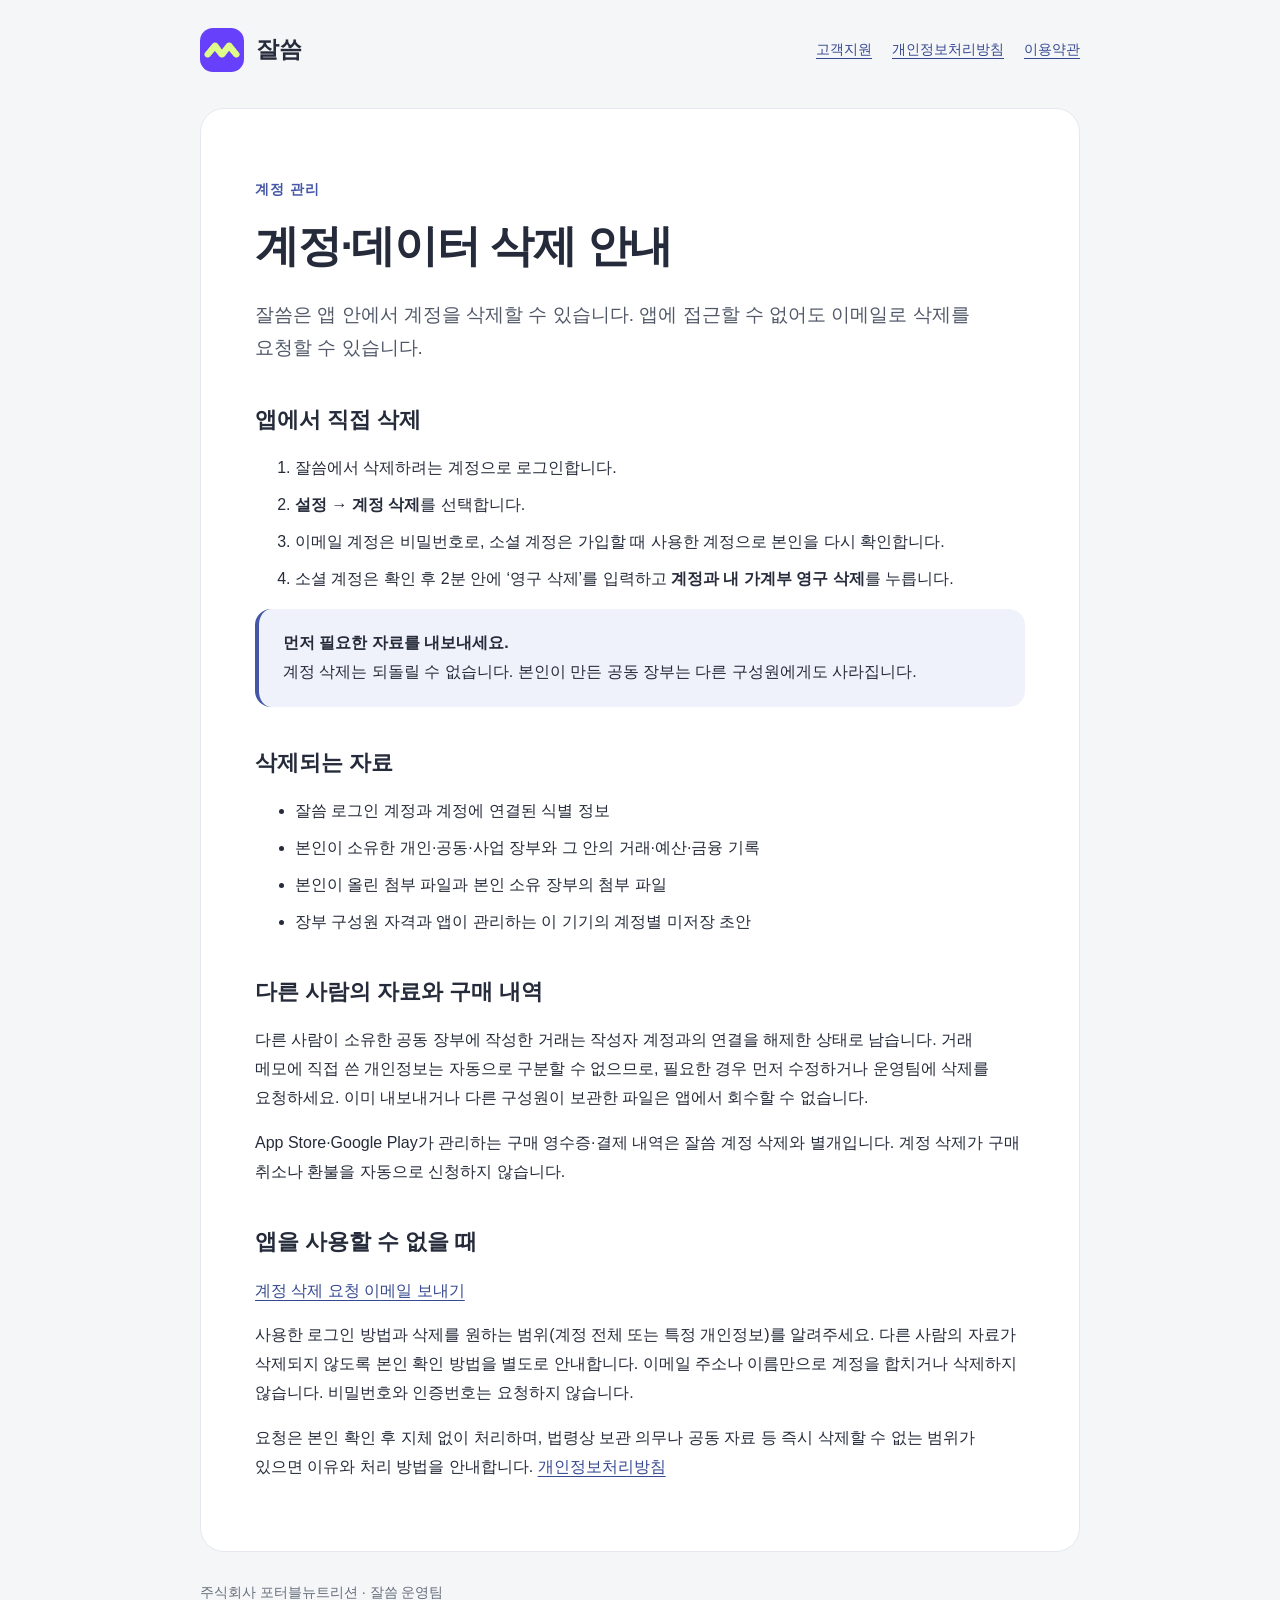
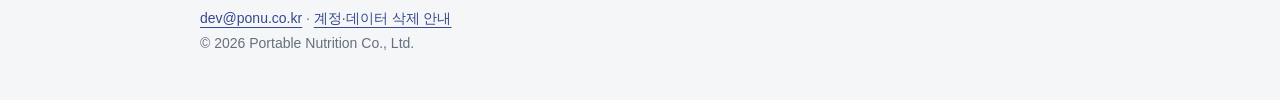
==== delete-account.html @ 950f6784 "Publish Jalsseum support and service policies" ====
<!doctype html><html lang="ko"><head><meta charset="utf-8"><meta name="viewport" content="width=device-width,initial-scale=1"><meta name="color-scheme" content="light"><meta name="referrer" content="no-referrer"><title>계정·데이터 삭제 | 잘씀</title><link rel="icon" href="brand-icon.png"><link rel="stylesheet" href="style.css"></head><body><header><a class="brand" href="./"><img src="brand-icon.png" alt="">잘씀</a><nav aria-label="안내"><a href="./">고객지원</a><a href="privacy.html">개인정보처리방침</a><a href="terms.html">이용약관</a></nav></header><main><p class="eyebrow">계정 관리</p><h1>계정·데이터 삭제 안내</h1><p class="lead">잘씀은 앱 안에서 계정을 삭제할 수 있습니다. 앱에 접근할 수 없어도 이메일로 삭제를 요청할 수 있습니다.</p><h2>앱에서 직접 삭제</h2><ol><li>잘씀에서 삭제하려는 계정으로 로그인합니다.</li><li><strong>설정 → 계정 삭제</strong>를 선택합니다.</li><li>이메일 계정은 비밀번호로, 소셜 계정은 가입할 때 사용한 계정으로 본인을 다시 확인합니다.</li><li>소셜 계정은 확인 후 2분 안에 ‘영구 삭제’를 입력하고 <strong>계정과 내 가계부 영구 삭제</strong>를 누릅니다.</li></ol><div class="note"><strong>먼저 필요한 자료를 내보내세요.</strong><br>계정 삭제는 되돌릴 수 없습니다. 본인이 만든 공동 장부는 다른 구성원에게도 사라집니다.</div><h2>삭제되는 자료</h2><ul><li>잘씀 로그인 계정과 계정에 연결된 식별 정보</li><li>본인이 소유한 개인·공동·사업 장부와 그 안의 거래·예산·금융 기록</li><li>본인이 올린 첨부 파일과 본인 소유 장부의 첨부 파일</li><li>장부 구성원 자격과 앱이 관리하는 이 기기의 계정별 미저장 초안</li></ul><h2>다른 사람의 자료와 구매 내역</h2><p>다른 사람이 소유한 공동 장부에 작성한 거래는 작성자 계정과의 연결을 해제한 상태로 남습니다. 거래 메모에 직접 쓴 개인정보는 자동으로 구분할 수 없으므로, 필요한 경우 먼저 수정하거나 운영팀에 삭제를 요청하세요. 이미 내보내거나 다른 구성원이 보관한 파일은 앱에서 회수할 수 없습니다.</p><p>App Store·Google Play가 관리하는 구매 영수증·결제 내역은 잘씀 계정 삭제와 별개입니다. 계정 삭제가 구매 취소나 환불을 자동으로 신청하지 않습니다.</p><h2>앱을 사용할 수 없을 때</h2><p><a href="mailto:dev@ponu.co.kr?subject=%5B%EC%9E%98%EC%94%80%5D%20%EA%B3%84%EC%A0%95%20%EC%82%AD%EC%A0%9C%20%EC%9A%94%EC%B2%AD">계정 삭제 요청 이메일 보내기</a></p><p>사용한 로그인 방법과 삭제를 원하는 범위(계정 전체 또는 특정 개인정보)를 알려주세요. 다른 사람의 자료가 삭제되지 않도록 본인 확인 방법을 별도로 안내합니다. 이메일 주소나 이름만으로 계정을 합치거나 삭제하지 않습니다. 비밀번호와 인증번호는 요청하지 않습니다.</p><p>요청은 본인 확인 후 지체 없이 처리하며, 법령상 보관 의무나 공동 자료 등 즉시 삭제할 수 없는 범위가 있으면 이유와 처리 방법을 안내합니다. <a href="privacy.html">개인정보처리방침</a></p></main><footer>주식회사 포터블뉴트리션 · 잘씀 운영팀<br><a href="mailto:dev@ponu.co.kr">dev@ponu.co.kr</a> · <a href="delete-account.html">계정·데이터 삭제 안내</a><br>© 2026 Portable Nutrition Co., Ltd.</footer></body></html>
---- style.css ----
*{box-sizing:border-box}html{color-scheme:light}body{margin:0;background:#f5f6f8;color:#252b3a;font-family:-apple-system,BlinkMacSystemFont,"Apple SD Gothic Neo","Noto Sans KR",sans-serif;line-height:1.8;word-break:keep-all}a{color:#354890;text-underline-offset:4px}a:focus-visible{outline:3px solid #4457a6;outline-offset:5px}header,main,footer{width:min(880px,calc(100% - 40px));margin:auto}header{display:flex;align-items:center;justify-content:space-between;gap:16px;padding:28px 0;flex-wrap:wrap}.brand{display:flex;align-items:center;gap:12px;text-decoration:none;color:#252b3a;font-size:23px;font-weight:800}.brand img{width:44px;height:44px;border-radius:13px}nav{display:flex;gap:20px;font-size:14px;flex-wrap:wrap}main{background:#fff;border:1px solid #e5e8ee;border-radius:24px;padding:clamp(24px,5vw,54px);margin-top:8px}h1{font-size:clamp(29px,6vw,44px);line-height:1.35;letter-spacing:-1.3px;margin:8px 0 22px}h2{font-size:22px;line-height:1.45;margin-top:40px}h3{font-size:17px;margin-top:26px}.eyebrow{color:#4457a6;font-weight:700;font-size:14px;letter-spacing:1px}.lead{font-size:19px;line-height:1.75;color:#515969}.note{background:#f0f2fb;padding:20px 24px;border-radius:16px;border-left:4px solid #4457a6}.price{display:inline-block;background:#e9f4cb;color:#364923;padding:6px 14px;border-radius:10px;font-weight:700}.cards{display:grid;grid-template-columns:1fr 1fr;gap:18px;margin:30px 0}.card{border:1px solid #e2e6ee;border-radius:18px;padding:23px}.card h2{font-size:19px;margin:0 0 12px}.muted,footer{color:#666f7d;font-size:14px}footer{padding:28px 0 44px}table{width:100%;border-collapse:collapse;font-size:14px}th,td{text-align:left;padding:13px 11px;border:1px solid #dfe3eb;vertical-align:top}th{background:#f4f5fa}li{margin:8px 0}.table-scroll{overflow-x:auto}small{font-size:13px}hr{border:0;border-top:1px solid #e5e8ee;margin:30px 0}@media(max-width:560px){.cards{grid-template-columns:1fr}header,main,footer{width:calc(100% - 28px)}nav{gap:14px}main{border-radius:20px}th,td{padding:10px 8px;min-width:85px}body{word-break:normal;overflow-wrap:break-word}}
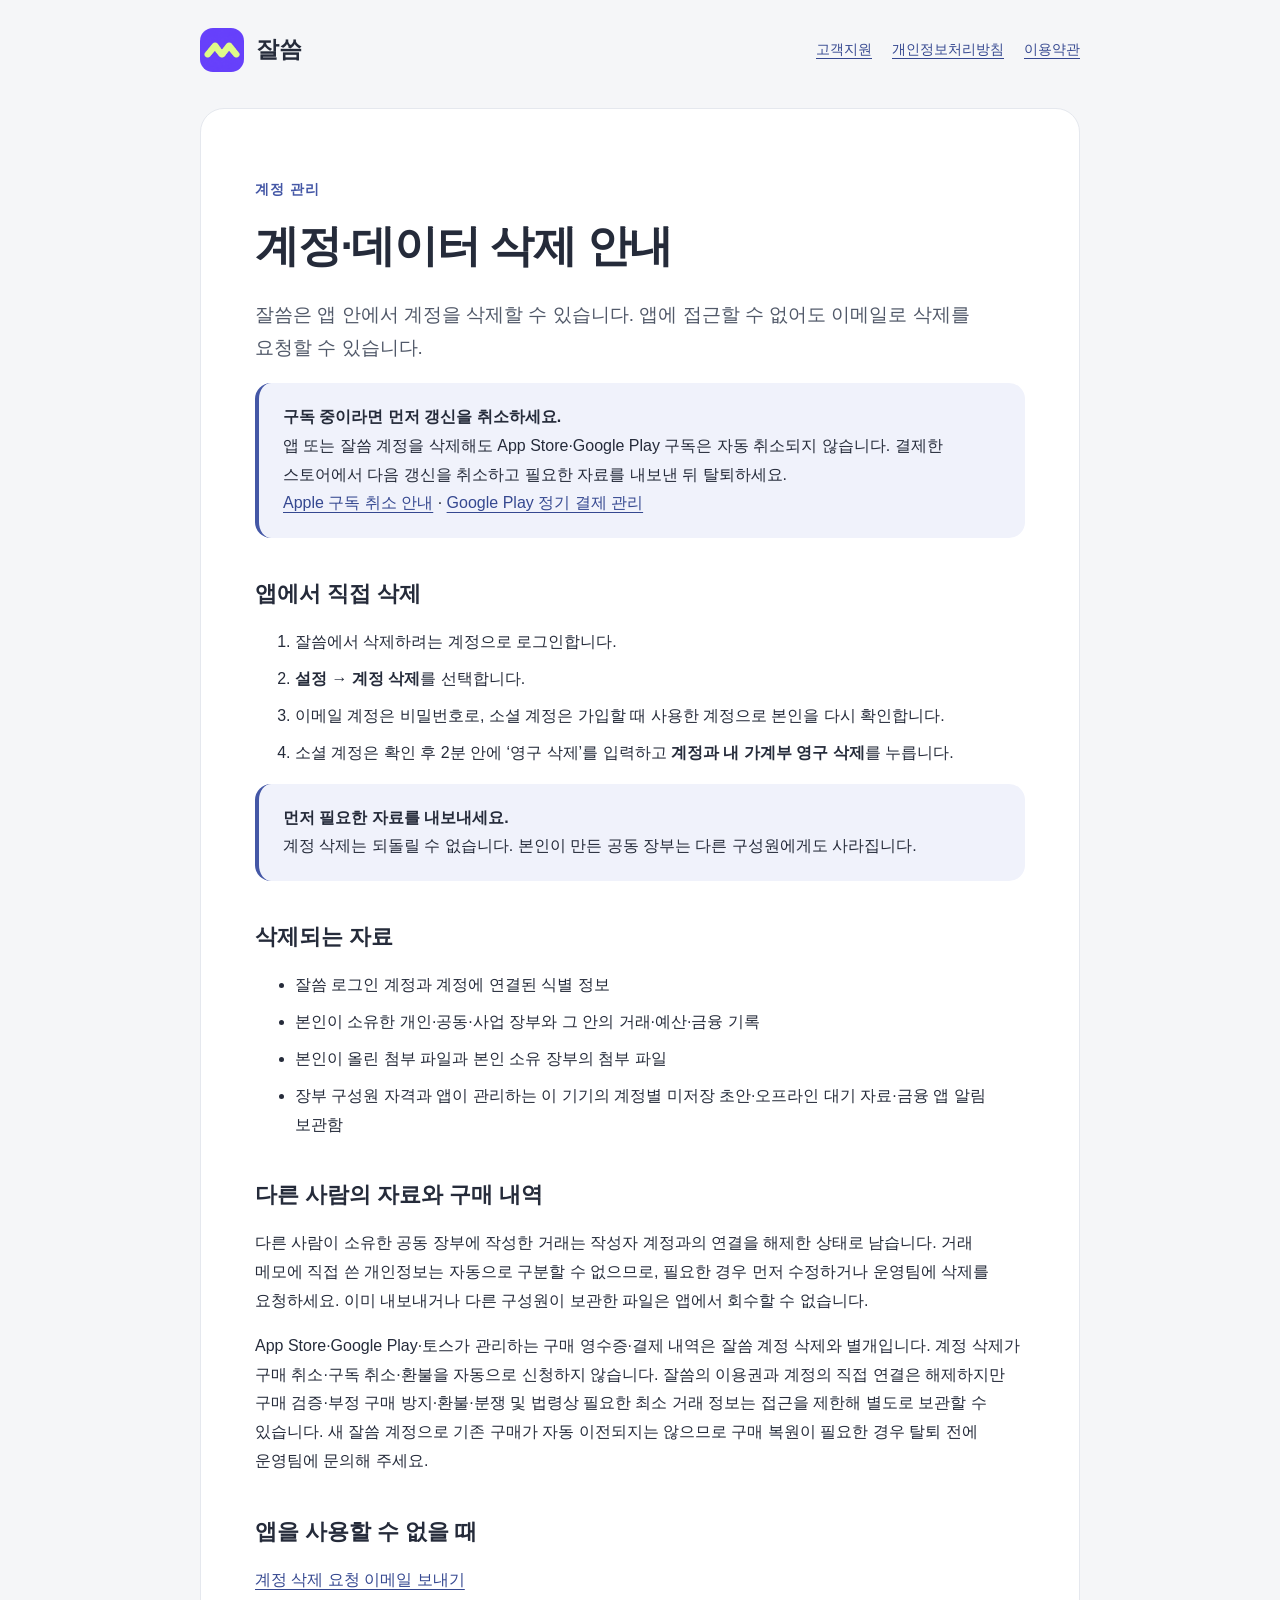
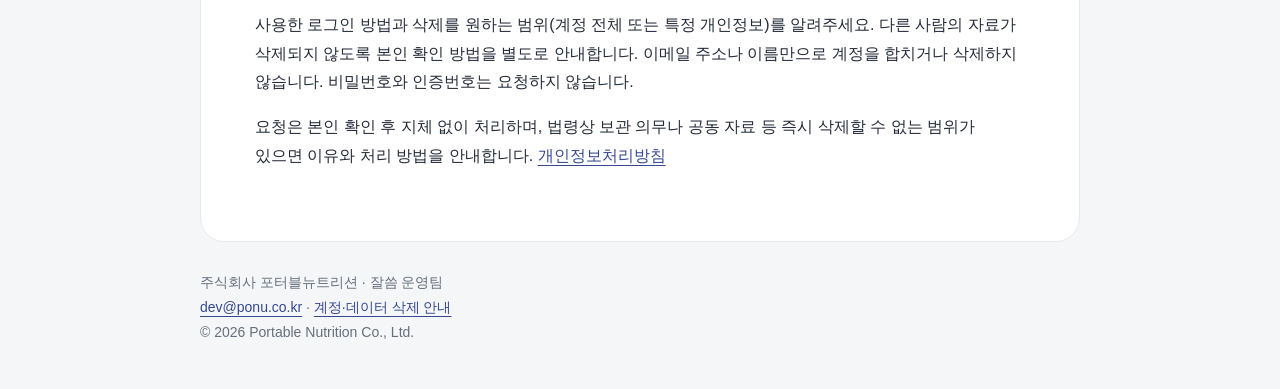
==== commit b760e65d: "Update pass, privacy, and subscription cancellation guidance" ====
--- a/delete-account.html
+++ b/delete-account.html
@@ -1 +1 @@
-<!doctype html><html lang="ko"><head><meta charset="utf-8"><meta name="viewport" content="width=device-width,initial-scale=1"><meta name="color-scheme" content="light"><meta name="referrer" content="no-referrer"><title>계정·데이터 삭제 | 잘씀</title><link rel="icon" href="brand-icon.png"><link rel="stylesheet" href="style.css"></head><body><header><a class="brand" href="./"><img src="brand-icon.png" alt="">잘씀</a><nav aria-label="안내"><a href="./">고객지원</a><a href="privacy.html">개인정보처리방침</a><a href="terms.html">이용약관</a></nav></header><main><p class="eyebrow">계정 관리</p><h1>계정·데이터 삭제 안내</h1><p class="lead">잘씀은 앱 안에서 계정을 삭제할 수 있습니다. 앱에 접근할 수 없어도 이메일로 삭제를 요청할 수 있습니다.</p><h2>앱에서 직접 삭제</h2><ol><li>잘씀에서 삭제하려는 계정으로 로그인합니다.</li><li><strong>설정 → 계정 삭제</strong>를 선택합니다.</li><li>이메일 계정은 비밀번호로, 소셜 계정은 가입할 때 사용한 계정으로 본인을 다시 확인합니다.</li><li>소셜 계정은 확인 후 2분 안에 ‘영구 삭제’를 입력하고 <strong>계정과 내 가계부 영구 삭제</strong>를 누릅니다.</li></ol><div class="note"><strong>먼저 필요한 자료를 내보내세요.</strong><br>계정 삭제는 되돌릴 수 없습니다. 본인이 만든 공동 장부는 다른 구성원에게도 사라집니다.</div><h2>삭제되는 자료</h2><ul><li>잘씀 로그인 계정과 계정에 연결된 식별 정보</li><li>본인이 소유한 개인·공동·사업 장부와 그 안의 거래·예산·금융 기록</li><li>본인이 올린 첨부 파일과 본인 소유 장부의 첨부 파일</li><li>장부 구성원 자격과 앱이 관리하는 이 기기의 계정별 미저장 초안</li></ul><h2>다른 사람의 자료와 구매 내역</h2><p>다른 사람이 소유한 공동 장부에 작성한 거래는 작성자 계정과의 연결을 해제한 상태로 남습니다. 거래 메모에 직접 쓴 개인정보는 자동으로 구분할 수 없으므로, 필요한 경우 먼저 수정하거나 운영팀에 삭제를 요청하세요. 이미 내보내거나 다른 구성원이 보관한 파일은 앱에서 회수할 수 없습니다.</p><p>App Store·Google Play가 관리하는 구매 영수증·결제 내역은 잘씀 계정 삭제와 별개입니다. 계정 삭제가 구매 취소나 환불을 자동으로 신청하지 않습니다.</p><h2>앱을 사용할 수 없을 때</h2><p><a href="mailto:dev@ponu.co.kr?subject=%5B%EC%9E%98%EC%94%80%5D%20%EA%B3%84%EC%A0%95%20%EC%82%AD%EC%A0%9C%20%EC%9A%94%EC%B2%AD">계정 삭제 요청 이메일 보내기</a></p><p>사용한 로그인 방법과 삭제를 원하는 범위(계정 전체 또는 특정 개인정보)를 알려주세요. 다른 사람의 자료가 삭제되지 않도록 본인 확인 방법을 별도로 안내합니다. 이메일 주소나 이름만으로 계정을 합치거나 삭제하지 않습니다. 비밀번호와 인증번호는 요청하지 않습니다.</p><p>요청은 본인 확인 후 지체 없이 처리하며, 법령상 보관 의무나 공동 자료 등 즉시 삭제할 수 없는 범위가 있으면 이유와 처리 방법을 안내합니다. <a href="privacy.html">개인정보처리방침</a></p></main><footer>주식회사 포터블뉴트리션 · 잘씀 운영팀<br><a href="mailto:dev@ponu.co.kr">dev@ponu.co.kr</a> · <a href="delete-account.html">계정·데이터 삭제 안내</a><br>© 2026 Portable Nutrition Co., Ltd.</footer></body></html>+<!doctype html><html lang="ko"><head><meta charset="utf-8"><meta name="viewport" content="width=device-width,initial-scale=1"><meta name="color-scheme" content="light"><meta name="referrer" content="no-referrer"><title>계정·데이터 삭제 | 잘씀</title><link rel="icon" href="brand-icon.png"><link rel="stylesheet" href="style.css"></head><body><header><a class="brand" href="./"><img src="brand-icon.png" alt="">잘씀</a><nav aria-label="안내"><a href="./">고객지원</a><a href="privacy.html">개인정보처리방침</a><a href="terms.html">이용약관</a></nav></header><main><p class="eyebrow">계정 관리</p><h1>계정·데이터 삭제 안내</h1><p class="lead">잘씀은 앱 안에서 계정을 삭제할 수 있습니다. 앱에 접근할 수 없어도 이메일로 삭제를 요청할 수 있습니다.</p><div class="note"><strong>구독 중이라면 먼저 갱신을 취소하세요.</strong><br>앱 또는 잘씀 계정을 삭제해도 App Store·Google Play 구독은 자동 취소되지 않습니다. 결제한 스토어에서 다음 갱신을 취소하고 필요한 자료를 내보낸 뒤 탈퇴하세요.<br><a href="https://support.apple.com/ko-kr/118428">Apple 구독 취소 안내</a> · <a href="https://support.google.com/googleplay/answer/7018481?hl=ko">Google Play 정기 결제 관리</a></div><h2>앱에서 직접 삭제</h2><ol><li>잘씀에서 삭제하려는 계정으로 로그인합니다.</li><li><strong>설정 → 계정 삭제</strong>를 선택합니다.</li><li>이메일 계정은 비밀번호로, 소셜 계정은 가입할 때 사용한 계정으로 본인을 다시 확인합니다.</li><li>소셜 계정은 확인 후 2분 안에 ‘영구 삭제’를 입력하고 <strong>계정과 내 가계부 영구 삭제</strong>를 누릅니다.</li></ol><div class="note"><strong>먼저 필요한 자료를 내보내세요.</strong><br>계정 삭제는 되돌릴 수 없습니다. 본인이 만든 공동 장부는 다른 구성원에게도 사라집니다.</div><h2>삭제되는 자료</h2><ul><li>잘씀 로그인 계정과 계정에 연결된 식별 정보</li><li>본인이 소유한 개인·공동·사업 장부와 그 안의 거래·예산·금융 기록</li><li>본인이 올린 첨부 파일과 본인 소유 장부의 첨부 파일</li><li>장부 구성원 자격과 앱이 관리하는 이 기기의 계정별 미저장 초안·오프라인 대기 자료·금융 앱 알림 보관함</li></ul><h2>다른 사람의 자료와 구매 내역</h2><p>다른 사람이 소유한 공동 장부에 작성한 거래는 작성자 계정과의 연결을 해제한 상태로 남습니다. 거래 메모에 직접 쓴 개인정보는 자동으로 구분할 수 없으므로, 필요한 경우 먼저 수정하거나 운영팀에 삭제를 요청하세요. 이미 내보내거나 다른 구성원이 보관한 파일은 앱에서 회수할 수 없습니다.</p><p>App Store·Google Play·토스가 관리하는 구매 영수증·결제 내역은 잘씀 계정 삭제와 별개입니다. 계정 삭제가 구매 취소·구독 취소·환불을 자동으로 신청하지 않습니다. 잘씀의 이용권과 계정의 직접 연결은 해제하지만 구매 검증·부정 구매 방지·환불·분쟁 및 법령상 필요한 최소 거래 정보는 접근을 제한해 별도로 보관할 수 있습니다. 새 잘씀 계정으로 기존 구매가 자동 이전되지는 않으므로 구매 복원이 필요한 경우 탈퇴 전에 운영팀에 문의해 주세요.</p><h2>앱을 사용할 수 없을 때</h2><p><a href="mailto:dev@ponu.co.kr?subject=%5B%EC%9E%98%EC%94%80%5D%20%EA%B3%84%EC%A0%95%20%EC%82%AD%EC%A0%9C%20%EC%9A%94%EC%B2%AD">계정 삭제 요청 이메일 보내기</a></p><p>사용한 로그인 방법과 삭제를 원하는 범위(계정 전체 또는 특정 개인정보)를 알려주세요. 다른 사람의 자료가 삭제되지 않도록 본인 확인 방법을 별도로 안내합니다. 이메일 주소나 이름만으로 계정을 합치거나 삭제하지 않습니다. 비밀번호와 인증번호는 요청하지 않습니다.</p><p>요청은 본인 확인 후 지체 없이 처리하며, 법령상 보관 의무나 공동 자료 등 즉시 삭제할 수 없는 범위가 있으면 이유와 처리 방법을 안내합니다. <a href="privacy.html">개인정보처리방침</a></p></main><footer>주식회사 포터블뉴트리션 · 잘씀 운영팀<br><a href="mailto:dev@ponu.co.kr">dev@ponu.co.kr</a> · <a href="delete-account.html">계정·데이터 삭제 안내</a><br>© 2026 Portable Nutrition Co., Ltd.</footer></body></html>
